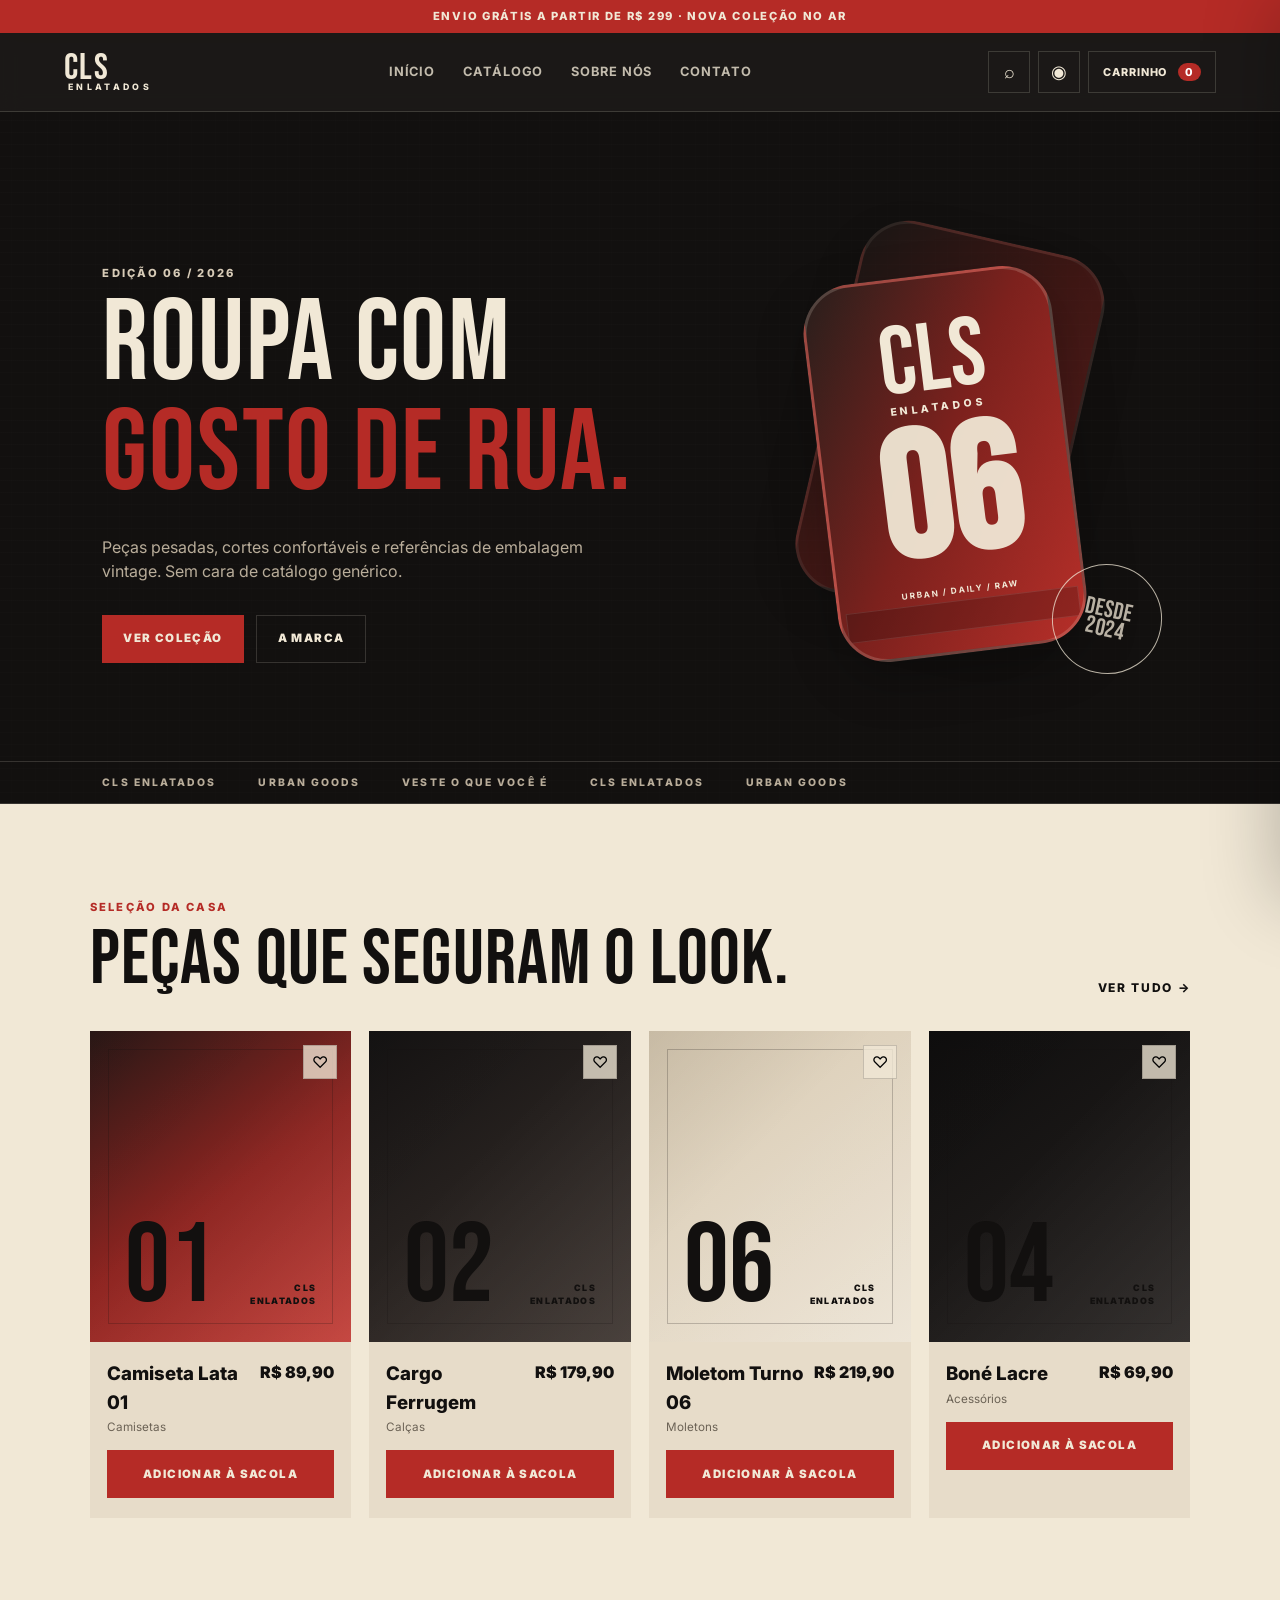
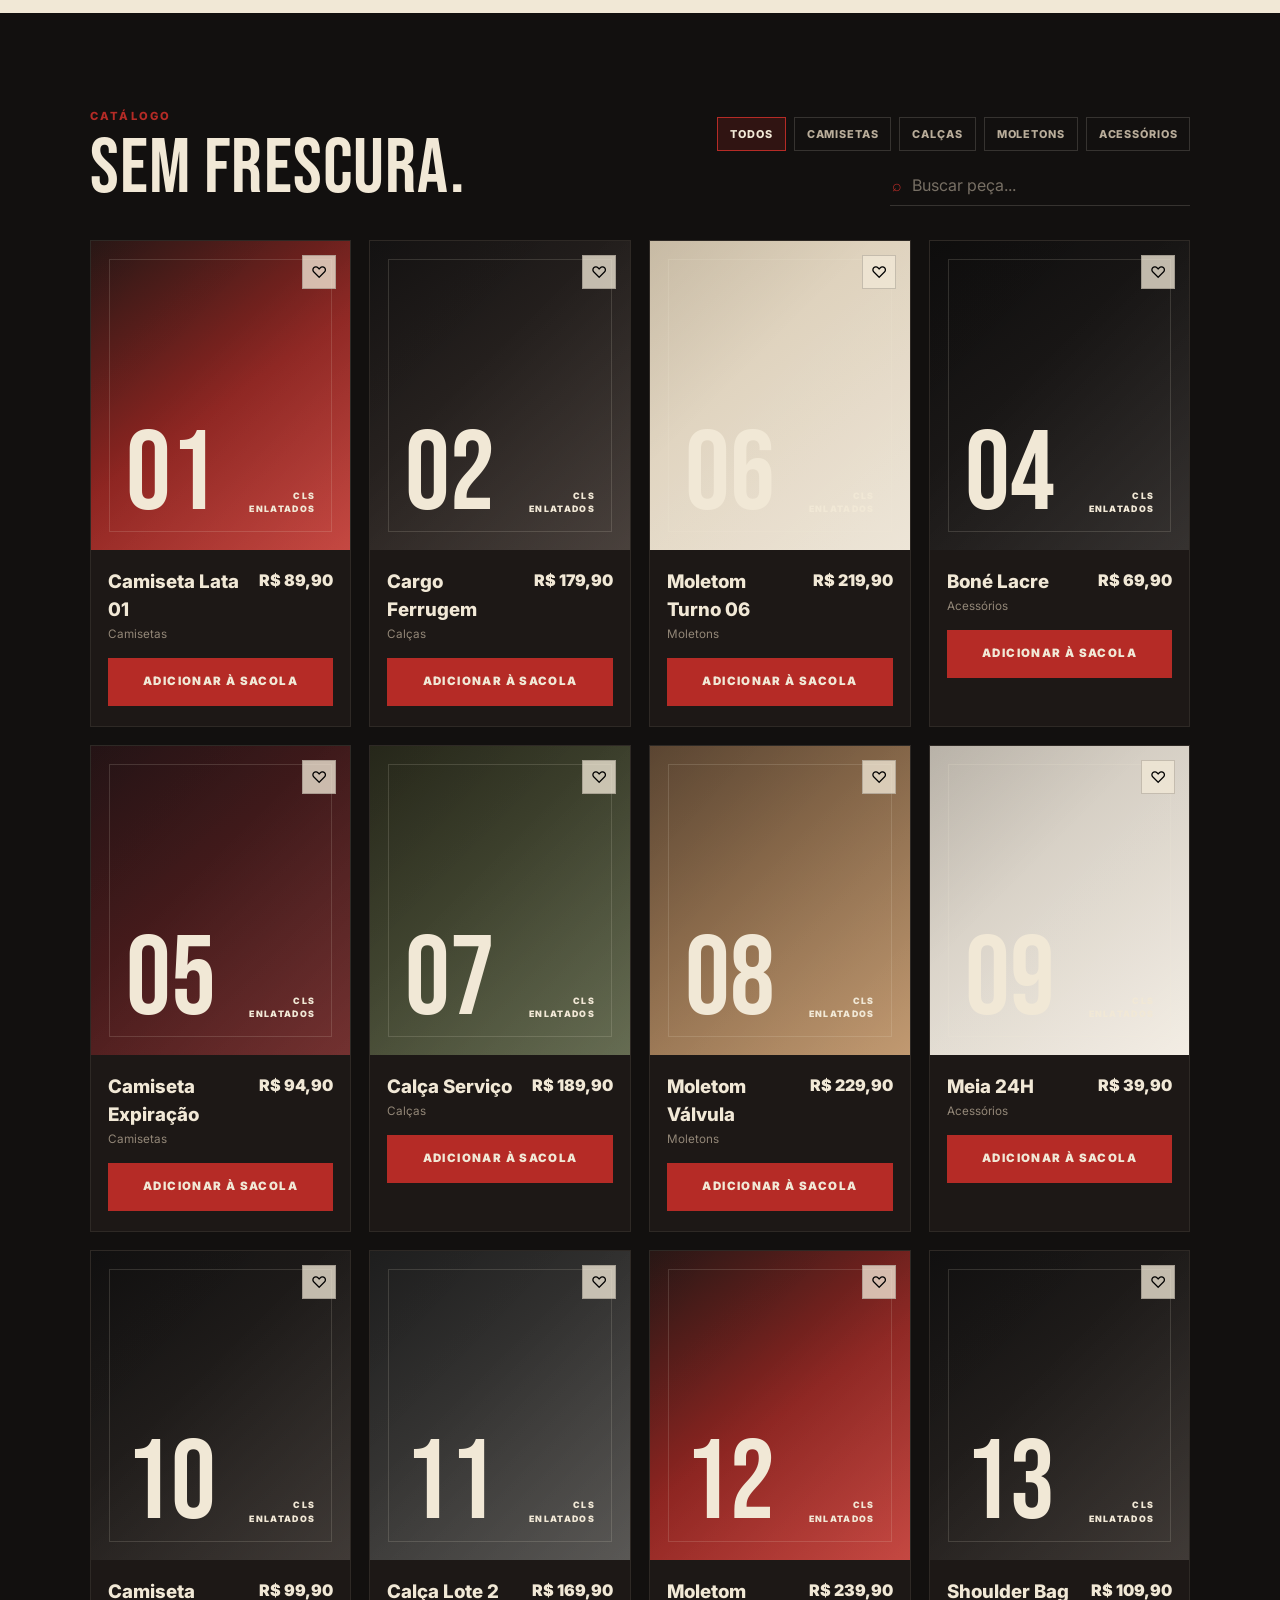
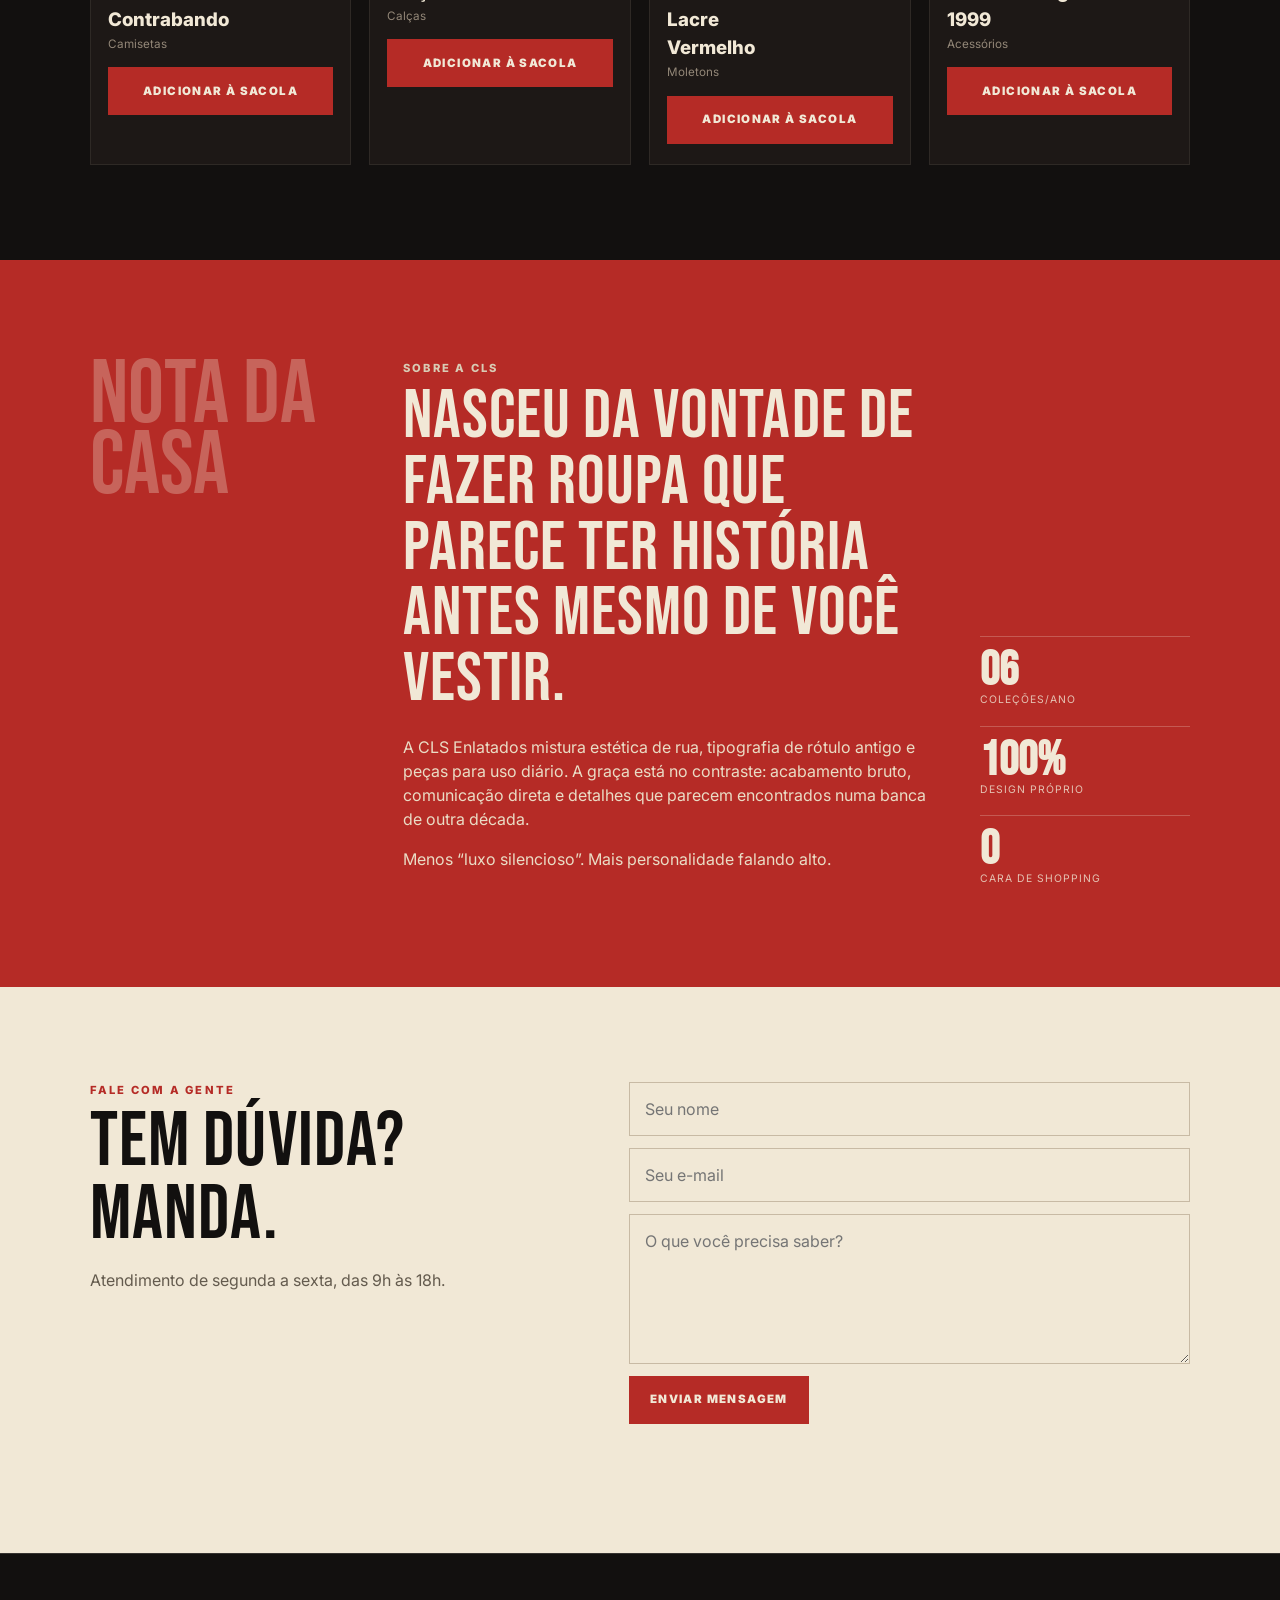
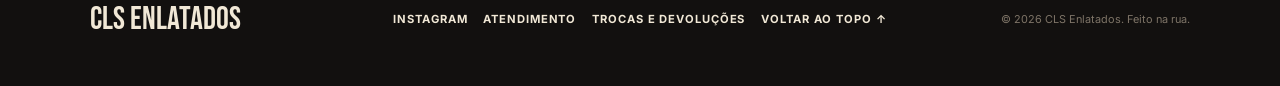
==== index.html @ 53d3f84d "vaisefodergithub" ====
<!DOCTYPE html>
<html lang="pt-BR">
<head>
  <meta charset="UTF-8" />
  <meta name="viewport" content="width=device-width, initial-scale=1.0" />
  <meta name="description" content="CLS Enlatados — moda urbana com atitude vintage." />
  <title>CLS Enlatados — Moda Urbana</title>
  <link rel="preconnect" href="https://fonts.googleapis.com" />
  <link rel="preconnect" href="https://fonts.gstatic.com" crossorigin />
  <link href="https://fonts.googleapis.com/css2?family=Bebas+Neue&family=Inter:wght@400;500;600;700;800&display=swap" rel="stylesheet" />
  <link rel="stylesheet" href="src/style.css" />
</head>
<body>
  <div class="announcement">ENVIO GRÁTIS A PARTIR DE R$ 299 · NOVA COLEÇÃO NO AR</div>

  <header class="site-header" id="topo">
    <a class="brand" href="#inicio" aria-label="CLS Enlatados início">
      <span class="brand-main">CLS</span>
      <span class="brand-sub">ENLATADOS</span>
    </a>

    <nav class="main-nav" aria-label="Navegação principal">
      <a href="#inicio">Início</a>
      <a href="#catalogo">Catálogo</a>
      <a href="#sobre">Sobre nós</a>
      <a href="#contato">Contato</a>
    </nav>

    <div class="header-actions">
      <button class="icon-btn" id="openSearch" aria-label="Abrir busca">⌕</button>
      <button class="icon-btn" id="openAuth" aria-label="Entrar ou cadastrar">◉</button>
      <button class="cart-btn" id="openCart" aria-label="Abrir carrinho">CARRINHO <span id="cartCount">0</span></button>
    </div>
  </header>

  <main>
    <section class="hero" id="inicio">
      <div class="hero-copy">
        <p class="eyebrow">EDIÇÃO 06 / 2026</p>
        <h1>Roupa com<br /><span>gosto de rua.</span></h1>
        <p class="hero-text">Peças pesadas, cortes confortáveis e referências de embalagem vintage. Sem cara de catálogo genérico.</p>
        <div class="hero-actions">
          <a class="btn btn-red" href="#catalogo">VER COLEÇÃO</a>
          <a class="btn btn-outline" href="#sobre">A MARCA</a>
        </div>
      </div>

      <div class="hero-art" aria-label="Destaque da coleção">
        <div class="can-shape can-back"></div>
        <div class="can-shape can-front">
          <span>CLS</span>
          <small>ENLATADOS</small>
          <strong>06</strong>
          <i>URBAN / DAILY / RAW</i>
        </div>
        <div class="stamp">DESDE<br />2024</div>
      </div>

      <div class="hero-ticker">
        <span>CLS ENLATADOS</span><span>URBAN GOODS</span><span>VESTE O QUE VOCÊ É</span><span>CLS ENLATADOS</span><span>URBAN GOODS</span>
      </div>
    </section>

    <section class="featured" aria-labelledby="featured-title">
      <div class="section-head">
        <div>
          <p class="eyebrow">SELEÇÃO DA CASA</p>
          <h2 id="featured-title">Peças que seguram o look.</h2>
        </div>
        <a href="#catalogo" class="text-link">VER TUDO →</a>
      </div>
      <div class="product-grid" id="featuredGrid"></div>
    </section>

    <section class="catalogo" id="catalogo" aria-labelledby="catalog-title">
      <div class="section-head catalog-head">
        <div>
          <p class="eyebrow">CATÁLOGO</p>
          <h2 id="catalog-title">Sem frescura.</h2>
        </div>
        <div class="catalog-tools">
          <div class="filter-tabs" id="filterTabs" role="tablist" aria-label="Categorias">
            <button class="filter-tab active" data-category="Todos">Todos</button>
            <button class="filter-tab" data-category="Camisetas">Camisetas</button>
            <button class="filter-tab" data-category="Calças">Calças</button>
            <button class="filter-tab" data-category="Moletons">Moletons</button>
            <button class="filter-tab" data-category="Acessórios">Acessórios</button>
          </div>
          <label class="search-field">
            <span>⌕</span>
            <input id="catalogSearch" type="search" placeholder="Buscar peça..." />
          </label>
        </div>
      </div>
      <div class="product-grid" id="catalogGrid"></div>
    </section>

    <section class="manifesto" id="sobre">
      <div class="manifesto-label">NOTA DA CASA</div>
      <div class="manifesto-copy">
        <p class="eyebrow">SOBRE A CLS</p>
        <h2>Nasceu da vontade de fazer roupa que parece ter história antes mesmo de você vestir.</h2>
        <p>A CLS Enlatados mistura estética de rua, tipografia de rótulo antigo e peças para uso diário. A graça está no contraste: acabamento bruto, comunicação direta e detalhes que parecem encontrados numa banca de outra década.</p>
        <p>Menos “luxo silencioso”. Mais personalidade falando alto.</p>
      </div>
      <div class="manifesto-side">
        <div><strong>06</strong><span>coleções/ano</span></div>
        <div><strong>100%</strong><span>design próprio</span></div>
        <div><strong>0</strong><span>cara de shopping</span></div>
      </div>
    </section>

    <section class="contact" id="contato" aria-labelledby="contact-title">
      <div>
        <p class="eyebrow">FALE COM A GENTE</p>
        <h2 id="contact-title">Tem dúvida? Manda.</h2>
        <p>Atendimento de segunda a sexta, das 9h às 18h.</p>
      </div>
      <form id="contactForm" class="contact-form">
        <input name="name" type="text" placeholder="Seu nome" required />
        <input name="email" type="email" placeholder="Seu e-mail" required />
        <textarea name="message" placeholder="O que você precisa saber?" rows="5" required></textarea>
        <button class="btn btn-red" type="submit">ENVIAR MENSAGEM</button>
        <div id="contactStatus" class="form-status" role="status"></div>
      </form>
    </section>
  </main>

  <footer class="site-footer">
    <div class="footer-brand">CLS ENLATADOS</div>
    <div class="footer-links">
      <a href="#inicio">Instagram</a>
      <a href="#contato">Atendimento</a>
      <a href="#catalogo">Trocas e devoluções</a>
      <a href="#topo">Voltar ao topo ↑</a>
    </div>
    <p>© 2026 CLS Enlatados. Feito na rua.</p>
  </footer>

  <!-- Busca -->
  <div class="overlay" id="searchOverlay" hidden>
    <div class="modal search-modal" role="dialog" aria-modal="true" aria-labelledby="searchTitle">
      <button class="modal-close" data-close="searchOverlay" aria-label="Fechar">×</button>
      <p class="eyebrow">BUSCA RÁPIDA</p>
      <h2 id="searchTitle">O que você está procurando?</h2>
      <input class="big-input" id="globalSearch" type="search" placeholder="Ex.: camiseta, cargo..." autofocus />
      <div id="searchResults" class="search-results"></div>
    </div>
  </div>

  <!-- Auth -->
  <div class="overlay" id="authOverlay" hidden>
    <div class="modal auth-modal" role="dialog" aria-modal="true" aria-labelledby="authTitle">
      <button class="modal-close" data-close="authOverlay" aria-label="Fechar">×</button>
      <div class="auth-tabs">
        <button class="auth-tab active" data-auth="login">ENTRAR</button>
        <button class="auth-tab" data-auth="register">CRIAR CONTA</button>
      </div>
      <div id="loginPane">
        <p class="eyebrow">BEM-VINDO DE VOLTA</p>
        <h2 id="authTitle">Entrar na CLS.</h2>
        <form id="loginForm" class="stack-form">
          <input name="email" type="email" placeholder="E-mail" required />
          <input name="password" type="password" placeholder="Senha" minlength="6" required />
          <button class="btn btn-red" type="submit">ENTRAR</button>
        </form>
      </div>
      <div id="registerPane" hidden>
        <p class="eyebrow">PRIMEIRO PEDIDO?</p>
        <h2>Crie seu acesso.</h2>
        <form id="registerForm" class="stack-form">
          <input name="name" type="text" placeholder="Nome completo" required />
          <input name="email" type="email" placeholder="E-mail" required />
          <input name="password" type="password" placeholder="Senha (mín. 6 caracteres)" minlength="6" required />
          <button class="btn btn-red" type="submit">CRIAR CONTA</button>
        </form>
      </div>
      <div id="authStatus" class="form-status" role="status"></div>
    </div>
  </div>

  <!-- Cart -->
  <aside class="cart-drawer" id="cartDrawer" aria-label="Carrinho" aria-hidden="true">
    <div class="cart-head">
      <div>
        <p class="eyebrow">SUA SACOLA</p>
        <h2>Carrinho</h2>
      </div>
      <button class="modal-close" id="closeCart" aria-label="Fechar carrinho">×</button>
    </div>
    <div id="cartItems" class="cart-items"></div>
    <div class="cart-footer">
      <div class="cart-total"><span>Subtotal</span><strong id="cartTotal">R$ 0,00</strong></div>
      <button class="btn btn-red full" id="checkoutBtn">IR PARA PAGAMENTO</button>
      <button class="btn btn-outline full" id="clearCartBtn">ESVAZIAR CARRINHO</button>
      <small>Pagamento demonstrativo. Nenhuma cobrança real é feita nesta versão.</small>
    </div>
  </aside>

  <!-- Checkout -->
  <div class="overlay" id="checkoutOverlay" hidden>
    <div class="modal checkout-modal" role="dialog" aria-modal="true" aria-labelledby="checkoutTitle">
      <button class="modal-close" data-close="checkoutOverlay" aria-label="Fechar">×</button>
      <p class="eyebrow">CHECKOUT</p>
      <h2 id="checkoutTitle">Finalizar pedido.</h2>
      <form id="checkoutForm" class="checkout-form">
        <div class="checkout-summary" id="checkoutSummary"></div>
        <div class="checkout-grid">
          <input name="name" type="text" placeholder="Nome completo" required />
          <input name="email" type="email" placeholder="E-mail" required />
          <input name="zip" type="text" inputmode="numeric" placeholder="CEP" required />
          <input name="address" type="text" placeholder="Endereço" required />
          <input name="number" type="text" placeholder="Número" required />
          <input name="city" type="text" placeholder="Cidade" required />
          <select name="payment" required>
            <option value="">Forma de pagamento</option>
            <option>Pix</option>
            <option>Cartão de crédito</option>
            <option>Cartão de débito</option>
          </select>
          <input name="card" type="text" placeholder="Número do cartão (demo)" />
        </div>
        <button class="btn btn-red full" type="submit">CONFIRMAR PEDIDO</button>
        <div id="checkoutStatus" class="form-status" role="status"></div>
      </form>
    </div>
  </div>

  <div class="toast" id="toast" role="status" aria-live="polite"></div>
  <script src="src/script.js"></script>
</body>
</html>
---- src/style.css ----
:root {
  --black: #12100f;
  --black-2: #1d1816;
  --cream: #f1e8d6;
  --cream-2: #d9ccb5;
  --red: #b52b26;
  --red-dark: #8c1f1b;
  --line: rgba(241, 232, 214, .16);
  --muted: #b9ad9a;
  --shadow: 0 18px 50px rgba(0,0,0,.25);
}

* { box-sizing: border-box; }
html { scroll-behavior: smooth; }
body {
  margin: 0;
  background: var(--cream);
  color: var(--black);
  font-family: 'Inter', sans-serif;
  line-height: 1.5;
}
button, input, textarea, select { font: inherit; }
button, a { -webkit-tap-highlight-color: transparent; }
a { color: inherit; text-decoration: none; }
button { cursor: pointer; }

.announcement {
  background: var(--red);
  color: var(--cream);
  text-align: center;
  font-size: .7rem;
  font-weight: 800;
  letter-spacing: .15em;
  padding: 8px 12px;
}

.site-header {
  position: sticky;
  top: 0;
  z-index: 30;
  display: grid;
  grid-template-columns: auto 1fr auto;
  align-items: center;
  gap: 28px;
  padding: 18px 5vw;
  background: rgba(18,16,15,.96);
  color: var(--cream);
  border-bottom: 1px solid var(--line);
  backdrop-filter: blur(10px);
}
.brand { display: flex; flex-direction: column; line-height: .82; }
.brand-main { font-family: 'Bebas Neue', sans-serif; font-size: 2.3rem; letter-spacing: .04em; }
.brand-sub { font-size: .55rem; font-weight: 800; letter-spacing: .38em; margin-left: 4px; }
.main-nav { display: flex; justify-content: center; gap: 28px; font-size: .8rem; font-weight: 700; text-transform: uppercase; letter-spacing: .07em; }
.main-nav a { opacity: .78; transition: .2s ease; }
.main-nav a:hover { opacity: 1; color: #fff; }
.header-actions { display: flex; align-items: center; gap: 8px; }
.icon-btn, .cart-btn { background: transparent; border: 1px solid var(--line); color: var(--cream); }
.icon-btn { width: 42px; height: 42px; font-size: 1.15rem; }
.cart-btn { height: 42px; padding: 0 14px; font-size: .68rem; font-weight: 800; letter-spacing: .08em; }
.cart-btn span { margin-left: 8px; color: #fff; background: var(--red); padding: 2px 7px; border-radius: 99px; }

.hero { position: relative; min-height: 690px; overflow: hidden; background: var(--black); color: var(--cream); display: grid; grid-template-columns: 1.05fr .95fr; padding: 8vw 8vw 90px; }
.hero::before { content: ''; position: absolute; inset: 0; background: repeating-linear-gradient(0deg, transparent 0 11px, rgba(255,255,255,.018) 12px), repeating-linear-gradient(90deg, transparent 0 11px, rgba(255,255,255,.012) 12px); pointer-events: none; }
.hero-copy { align-self: center; position: relative; z-index: 2; max-width: 720px; }
.eyebrow { margin: 0 0 8px; font-size: .7rem; letter-spacing: .2em; font-weight: 800; color: var(--red); }
.hero .eyebrow { color: #d7cbb7; }
h1, h2 { font-family: 'Bebas Neue', sans-serif; text-transform: uppercase; font-weight: 400; letter-spacing: .015em; line-height: .95; }
h1 { font-size: clamp(4.5rem, 9vw, 9rem); margin: 0; }
h1 span { color: var(--red); }
.hero-text { max-width: 500px; color: var(--muted); margin: 26px 0 32px; }
.hero-actions { display: flex; gap: 12px; flex-wrap: wrap; }
.btn { border: 0; min-height: 48px; padding: 0 21px; display: inline-flex; align-items: center; justify-content: center; font-size: .72rem; font-weight: 900; letter-spacing: .12em; transition: transform .15s ease, background .15s ease; }
.btn:hover { transform: translateY(-2px); }
.btn-red { background: var(--red); color: var(--cream); }
.btn-red:hover { background: var(--red-dark); }
.btn-outline { border: 1px solid rgba(18,16,15,.28); background: transparent; color: inherit; }
.hero .btn-outline { border-color: var(--line); color: var(--cream); }

.hero-art { position: relative; min-height: 500px; }
.can-shape { position: absolute; width: 250px; height: 380px; border-radius: 50px; background: linear-gradient(120deg, #281f1c, #7c211d 48%, #b72f29); border: 3px solid rgba(241,232,214,.18); box-shadow: var(--shadow); }
.can-back { right: 20%; top: 4%; transform: rotate(13deg); opacity: .42; }
.can-front { right: 21%; top: 12%; transform: rotate(-7deg); display: flex; flex-direction: column; align-items: center; padding-top: 45px; color: var(--cream); overflow: hidden; }
.can-front::after { content: ''; position: absolute; width: 95%; height: 28px; bottom: 20px; background: rgba(0,0,0,.2); border: 1px solid rgba(255,255,255,.1); }
.can-front span { font-family: 'Bebas Neue', sans-serif; font-size: 6rem; line-height: .8; }
.can-front small { font-size: .65rem; font-weight: 800; letter-spacing: .34em; }
.can-front strong { font-family: 'Bebas Neue', sans-serif; font-size: 11rem; line-height: .9; margin-top: 8px; opacity: .94; }
.can-front i { font-style: normal; font-size: .52rem; font-weight: 700; letter-spacing: .2em; margin-top: 4px; }
.stamp { position: absolute; right: 3%; bottom: 8%; width: 110px; height: 110px; border: 1px solid var(--cream); border-radius: 50%; display: grid; place-items: center; text-align: center; font-family: 'Bebas Neue'; font-size: 1.5rem; line-height: .8; transform: rotate(12deg); opacity: .75; }
.hero-ticker { position: absolute; bottom: 0; left: 0; right: 0; border-top: 1px solid var(--line); border-bottom: 1px solid var(--line); display: flex; gap: 42px; white-space: nowrap; padding: 13px 8vw; font-size: .65rem; font-weight: 800; letter-spacing: .2em; color: var(--muted); }

.featured, .catalogo, .contact { padding: 95px 7vw; }
.featured { background: var(--cream); }
.section-head { display: flex; align-items: end; justify-content: space-between; gap: 20px; margin-bottom: 34px; }
.section-head h2, .contact h2 { margin: 0; font-size: clamp(3.3rem, 6vw, 6.5rem); }
.text-link { font-size: .75rem; font-weight: 800; letter-spacing: .14em; }
.text-link:hover { color: var(--red); }

.product-grid { display: grid; grid-template-columns: repeat(4, minmax(0,1fr)); gap: 18px; }
.product-card { position: relative; background: #e7dcc9; min-height: 440px; display: flex; flex-direction: column; overflow: hidden; }
.product-image { position: relative; aspect-ratio: .84; overflow: hidden; background: #c2b49e; }
.product-image::before { content: ''; position: absolute; inset: 0; background: linear-gradient(135deg, rgba(0,0,0,.08), transparent 40%, rgba(255,255,255,.08)); }
.product-mark { position: absolute; inset: 18px; border: 1px solid rgba(18,16,15,.22); display: flex; align-items: end; justify-content: space-between; padding: 16px; }
.product-mark .number { font-family: 'Bebas Neue'; font-size: 7rem; line-height: .7; }
.product-mark .mini-logo { font-size: .55rem; font-weight: 900; letter-spacing: .15em; max-width: 80px; text-align: right; }
.product-info { padding: 18px 17px 20px; display: grid; grid-template-columns: 1fr auto; gap: 10px; }
.product-name { margin: 0; font-weight: 800; }
.product-category { margin: 2px 0 0; color: #6b6255; font-size: .73rem; }
.product-price { font-weight: 900; }
.product-buy { grid-column: 1 / -1; margin-top: 4px; }
.favorite { position: absolute; top: 14px; right: 14px; z-index: 2; width: 34px; height: 34px; border: 1px solid rgba(18,16,15,.18); background: rgba(241,232,214,.78); }

.catalogo { background: var(--black); color: var(--cream); }
.catalog-head { align-items: end; }
.catalog-tools { display: flex; flex-direction: column; align-items: end; gap: 14px; }
.filter-tabs { display: flex; gap: 8px; flex-wrap: wrap; justify-content: end; }
.filter-tab { padding: 8px 12px; background: transparent; border: 1px solid var(--line); color: var(--muted); font-size: .68rem; font-weight: 800; text-transform: uppercase; letter-spacing: .08em; }
.filter-tab.active, .filter-tab:hover { color: var(--cream); border-color: var(--red); background: rgba(181,43,38,.18); }
.search-field { display: flex; align-items: center; gap: 8px; width: min(300px,100%); border-bottom: 1px solid var(--line); padding: 7px 2px; }
.search-field span { color: var(--red); }
.search-field input { width: 100%; border: 0; outline: 0; color: var(--cream); background: transparent; }
.search-field input::placeholder { color: #776f64; }
.catalogo .product-card { background: var(--black-2); color: var(--cream); border: 1px solid rgba(241,232,214,.08); }
.catalogo .product-category { color: #938778; }
.catalogo .product-buy { border-color: rgba(241,232,214,.2); color: var(--cream); }
.catalogo .product-image { background: #2a2420; }
.catalogo .product-mark { border-color: rgba(241,232,214,.15); }

.manifesto { display: grid; grid-template-columns: 1fr 2fr .8fr; gap: 50px; padding: 100px 7vw; background: var(--red); color: var(--cream); }
.manifesto .eyebrow { color: var(--cream-2); }
.manifesto-label { font-family: 'Bebas Neue'; font-size: clamp(3rem, 7vw, 7rem); line-height: .8; opacity: .3; align-self: start; }
.manifesto-copy h2 { margin: 0 0 22px; font-size: clamp(3.4rem, 5.4vw, 6.2rem); }
.manifesto-copy p:not(.eyebrow) { max-width: 680px; color: #eadcc5; }
.manifesto-side { display: flex; flex-direction: column; gap: 18px; justify-content: end; }
.manifesto-side div { border-top: 1px solid rgba(241,232,214,.25); padding-top: 14px; display: flex; flex-direction: column; }
.manifesto-side strong { font-family: 'Bebas Neue'; font-size: 3rem; line-height: .85; }
.manifesto-side span { font-size: .65rem; letter-spacing: .1em; text-transform: uppercase; opacity: .8; }

.contact { display: grid; grid-template-columns: .9fr 1.1fr; gap: 80px; }
.contact > div:first-child { align-self: start; }
.contact p:not(.eyebrow) { max-width: 480px; color: #645b4e; }
.contact-form, .stack-form { display: grid; gap: 12px; }
.contact-form input, .contact-form textarea, .stack-form input, .checkout-grid input, .checkout-grid select, .big-input { width: 100%; border: 1px solid #c8baa4; background: transparent; color: var(--black); padding: 14px 15px; outline: 0; }
.contact-form textarea { resize: vertical; }
.contact-form input:focus, .contact-form textarea:focus, .stack-form input:focus, .checkout-grid input:focus, .checkout-grid select:focus, .big-input:focus { border-color: var(--red); }
.contact-form .btn, .stack-form .btn { justify-self: start; }
.form-status { min-height: 22px; font-size: .8rem; font-weight: 700; }

.site-footer { background: var(--black); color: var(--cream); padding: 42px 7vw; display: grid; grid-template-columns: 1fr auto 1fr; gap: 20px; align-items: center; border-top: 1px solid var(--line); }
.footer-brand { font-family: 'Bebas Neue'; font-size: 2rem; }
.footer-links { display: flex; flex-wrap: wrap; gap: 16px; font-size: .7rem; font-weight: 700; text-transform: uppercase; letter-spacing: .08em; }
.site-footer p { margin: 0; justify-self: end; color: #7e7467; font-size: .68rem; }

.overlay { position: fixed; inset: 0; z-index: 50; background: rgba(0,0,0,.74); display: grid; place-items: center; padding: 20px; }
.overlay[hidden] { display: none; }
.modal { position: relative; width: min(620px,100%); background: var(--cream); color: var(--black); padding: 38px; box-shadow: 0 24px 80px rgba(0,0,0,.38); }
.modal h2 { margin: 0 0 25px; font-size: 4.3rem; }
.modal-close { position: absolute; top: 14px; right: 14px; width: 36px; height: 36px; border: 1px solid rgba(18,16,15,.2); background: transparent; font-size: 1.3rem; }
.search-modal .big-input { font-size: 1.1rem; margin-bottom: 18px; }
.search-results { display: grid; gap: 8px; max-height: 280px; overflow: auto; }
.search-result { display: flex; justify-content: space-between; gap: 10px; border: 1px solid #cdbfa9; padding: 12px; }
.search-result button { border: 0; background: var(--red); color: var(--cream); padding: 8px 10px; font-size: .66rem; font-weight: 800; }
.auth-tabs { display: flex; gap: 4px; margin-bottom: 28px; }
.auth-tab { border: 0; border-bottom: 2px solid transparent; background: transparent; color: #6e6558; font-weight: 900; font-size: .72rem; padding: 8px 4px; margin-right: 15px; letter-spacing: .09em; }
.auth-tab.active { color: var(--black); border-color: var(--red); }

.cart-drawer { position: fixed; top: 0; right: -480px; z-index: 60; width: min(460px,100%); height: 100vh; background: var(--cream); color: var(--black); transition: right .25s ease; box-shadow: -24px 0 70px rgba(0,0,0,.24); display: flex; flex-direction: column; }
.cart-drawer.open { right: 0; }
.cart-head { padding: 28px 26px 20px; border-bottom: 1px solid #cbbda8; position: relative; }
.cart-head h2 { margin: 0; font-size: 3.5rem; }
.cart-items { flex: 1; overflow: auto; padding: 16px 26px; }
.cart-empty { color: #6b6255; padding: 45px 0; text-align: center; }
.cart-line { display: grid; grid-template-columns: 70px 1fr auto; gap: 12px; padding: 14px 0; border-bottom: 1px solid #d5c8b4; align-items: center; }
.cart-thumb { width: 70px; aspect-ratio: .84; background: var(--black); color: var(--cream); display: grid; place-items: end start; padding: 7px; font-family: 'Bebas Neue'; font-size: 1.7rem; }
.cart-line h4 { margin: 0; font-size: .88rem; }
.cart-line p { margin: 2px 0; color: #6b6255; font-size: .73rem; }
.qty-row { display: flex; align-items: center; gap: 6px; margin-top: 7px; }
.qty-btn { width: 26px; height: 26px; border: 1px solid #c7b8a2; background: transparent; }
.remove-btn { border: 0; background: transparent; color: var(--red); font-size: .66rem; padding: 0; }
.cart-footer { border-top: 1px solid #cbbda8; padding: 18px 26px 24px; display: grid; gap: 10px; }
.cart-total { display: flex; justify-content: space-between; align-items: end; margin-bottom: 6px; }
.cart-total strong { font-family: 'Bebas Neue'; font-size: 2rem; }
.full { width: 100%; }
.cart-footer small { color: #756c5f; font-size: .65rem; line-height: 1.4; }

.checkout-modal { width: min(760px,100%); max-height: 92vh; overflow: auto; }
.checkout-summary { background: #e5d8c4; padding: 14px; margin-bottom: 14px; font-size: .8rem; }
.checkout-grid { display: grid; grid-template-columns: repeat(2, 1fr); gap: 10px; margin-bottom: 14px; }
.checkout-grid select { appearance: auto; }

.toast { position: fixed; left: 50%; bottom: 25px; transform: translate(-50%, 30px); background: var(--black); color: var(--cream); padding: 12px 16px; font-size: .75rem; font-weight: 700; z-index: 100; opacity: 0; pointer-events: none; transition: .25s ease; border: 1px solid var(--line); }
.toast.show { opacity: 1; transform: translate(-50%, 0); }

@media (max-width: 1050px) {
  .site-header { grid-template-columns: auto 1fr auto; }
  .main-nav { gap: 16px; }
  .product-grid { grid-template-columns: repeat(2, minmax(0,1fr)); }
  .manifesto { grid-template-columns: 1fr; }
  .manifesto-label { display: none; }
  .manifesto-side { display: grid; grid-template-columns: repeat(3,1fr); }
  .site-footer { grid-template-columns: 1fr; }
  .site-footer p { justify-self: start; }
}

@media (max-width: 760px) {
  .site-header { grid-template-columns: auto auto; justify-content: space-between; }
  .main-nav { grid-column: 1 / -1; order: 3; justify-content: flex-start; overflow-x: auto; padding-bottom: 2px; }
  .header-actions { justify-self: end; }
  .cart-btn { padding: 0 10px; }
  .hero { min-height: 770px; grid-template-columns: 1fr; padding: 70px 7vw 90px; }
  .hero-art { min-height: 360px; margin-top: 10px; }
  .can-front { right: 24%; width: 190px; height: 290px; }
  .can-back { right: 18%; width: 190px; height: 290px; }
  .can-front span { font-size: 4.8rem; }
  .can-front strong { font-size: 8rem; }
  .stamp { right: 2%; bottom: 6%; width: 78px; height: 78px; font-size: 1.05rem; }
  .section-head, .catalog-head { align-items: flex-start; flex-direction: column; }
  .catalog-tools { width: 100%; align-items: stretch; }
  .filter-tabs { justify-content: flex-start; }
  .search-field { width: 100%; }
  .featured, .catalogo, .contact { padding: 72px 5vw; }
  .product-grid { grid-template-columns: 1fr 1fr; gap: 10px; }
  .product-card { min-height: auto; }
  .product-info { padding: 13px; }
  .manifesto { padding: 72px 5vw; }
  .manifesto-side { grid-template-columns: 1fr; }
  .contact { grid-template-columns: 1fr; gap: 35px; }
  .modal { padding: 30px 20px; }
  .checkout-grid { grid-template-columns: 1fr; }
}

@media (max-width: 470px) {
  .product-grid { grid-template-columns: 1fr; }
  .hero h1 { font-size: 4.2rem; }
  .header-actions .icon-btn:first-child { display: none; }
}
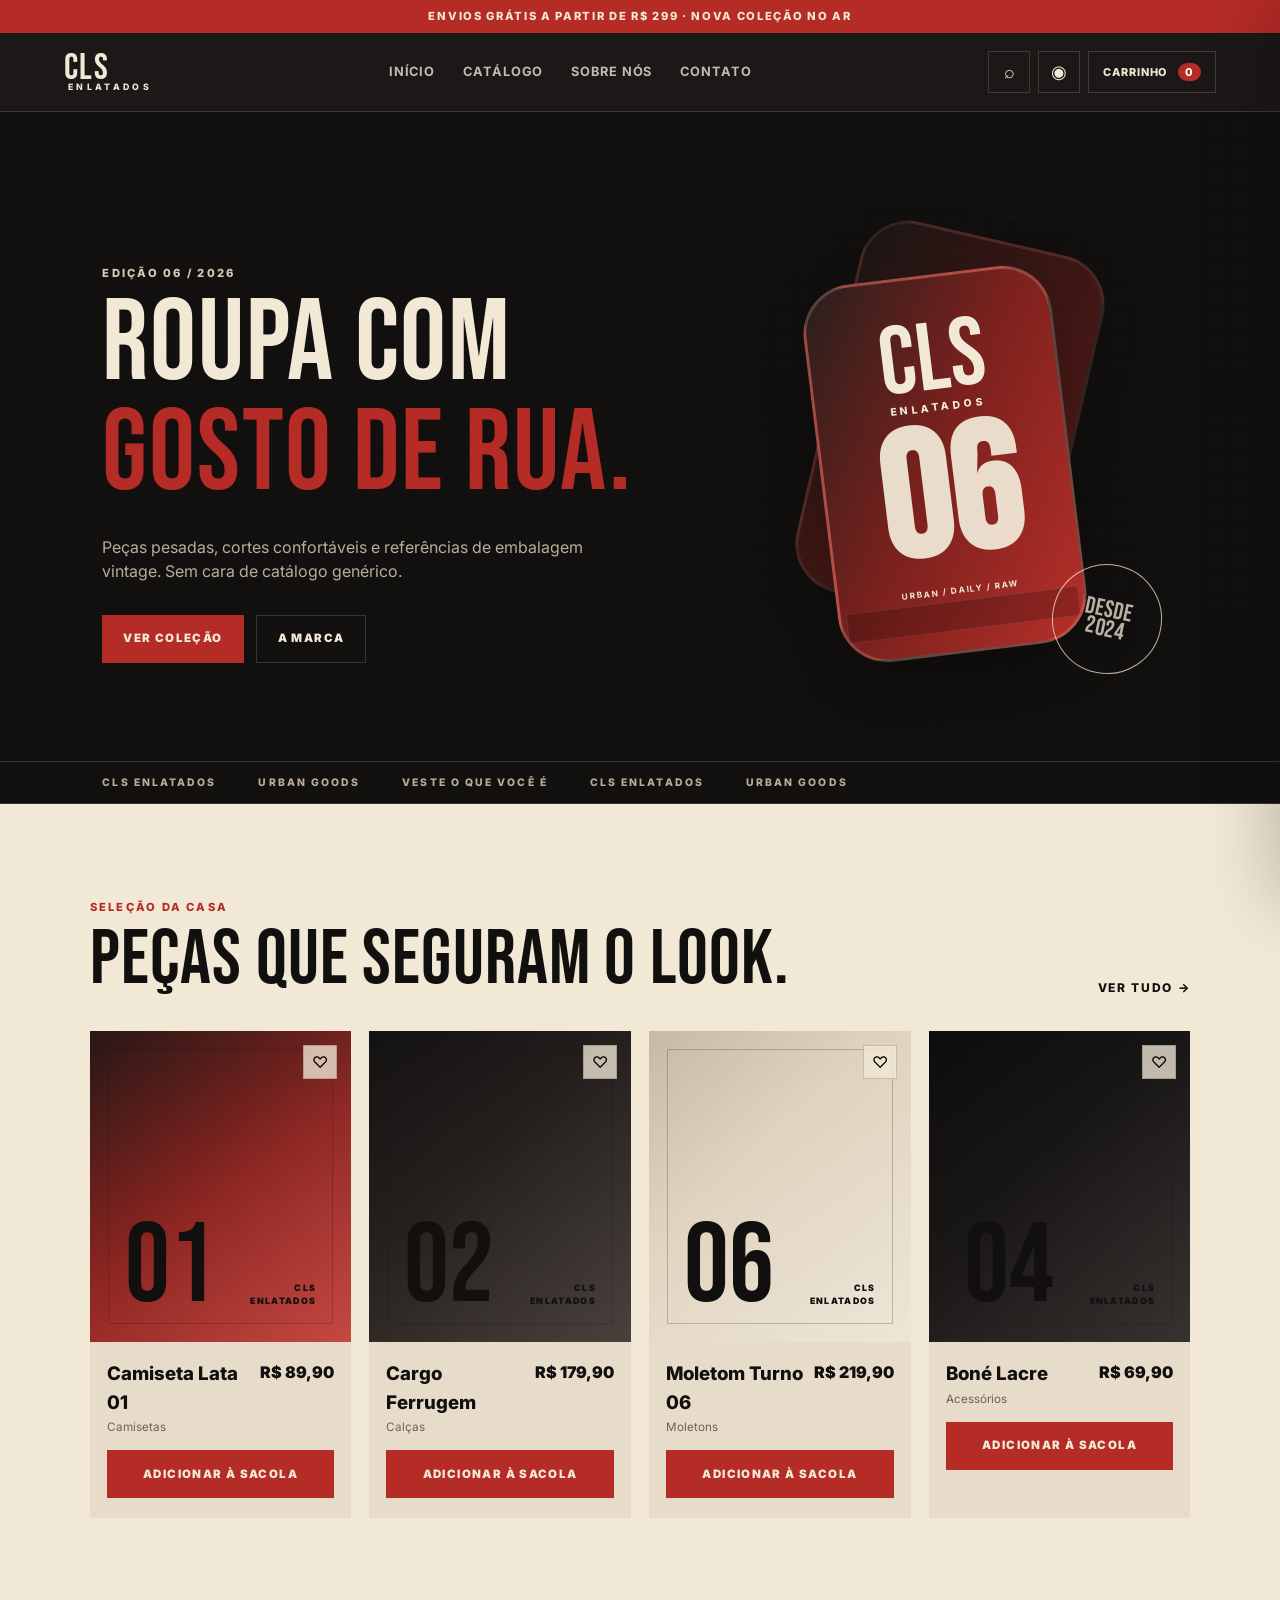
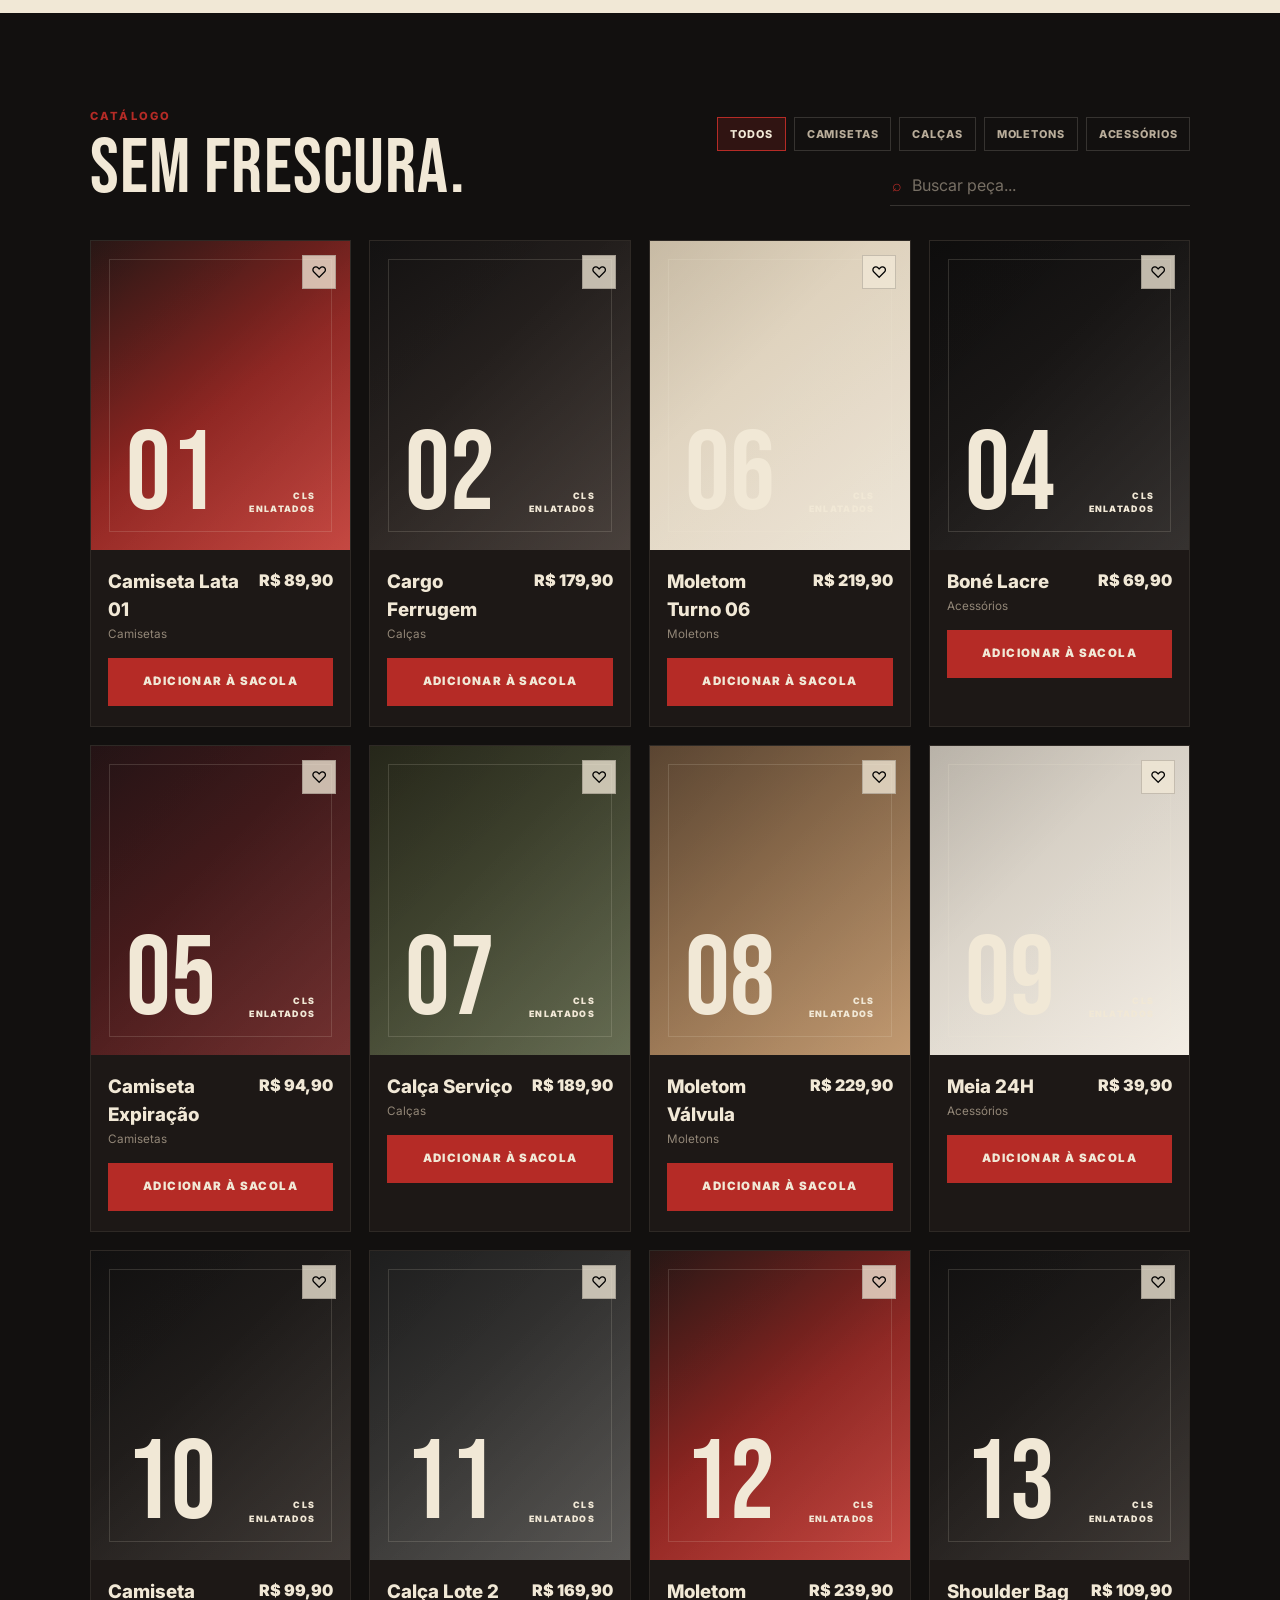
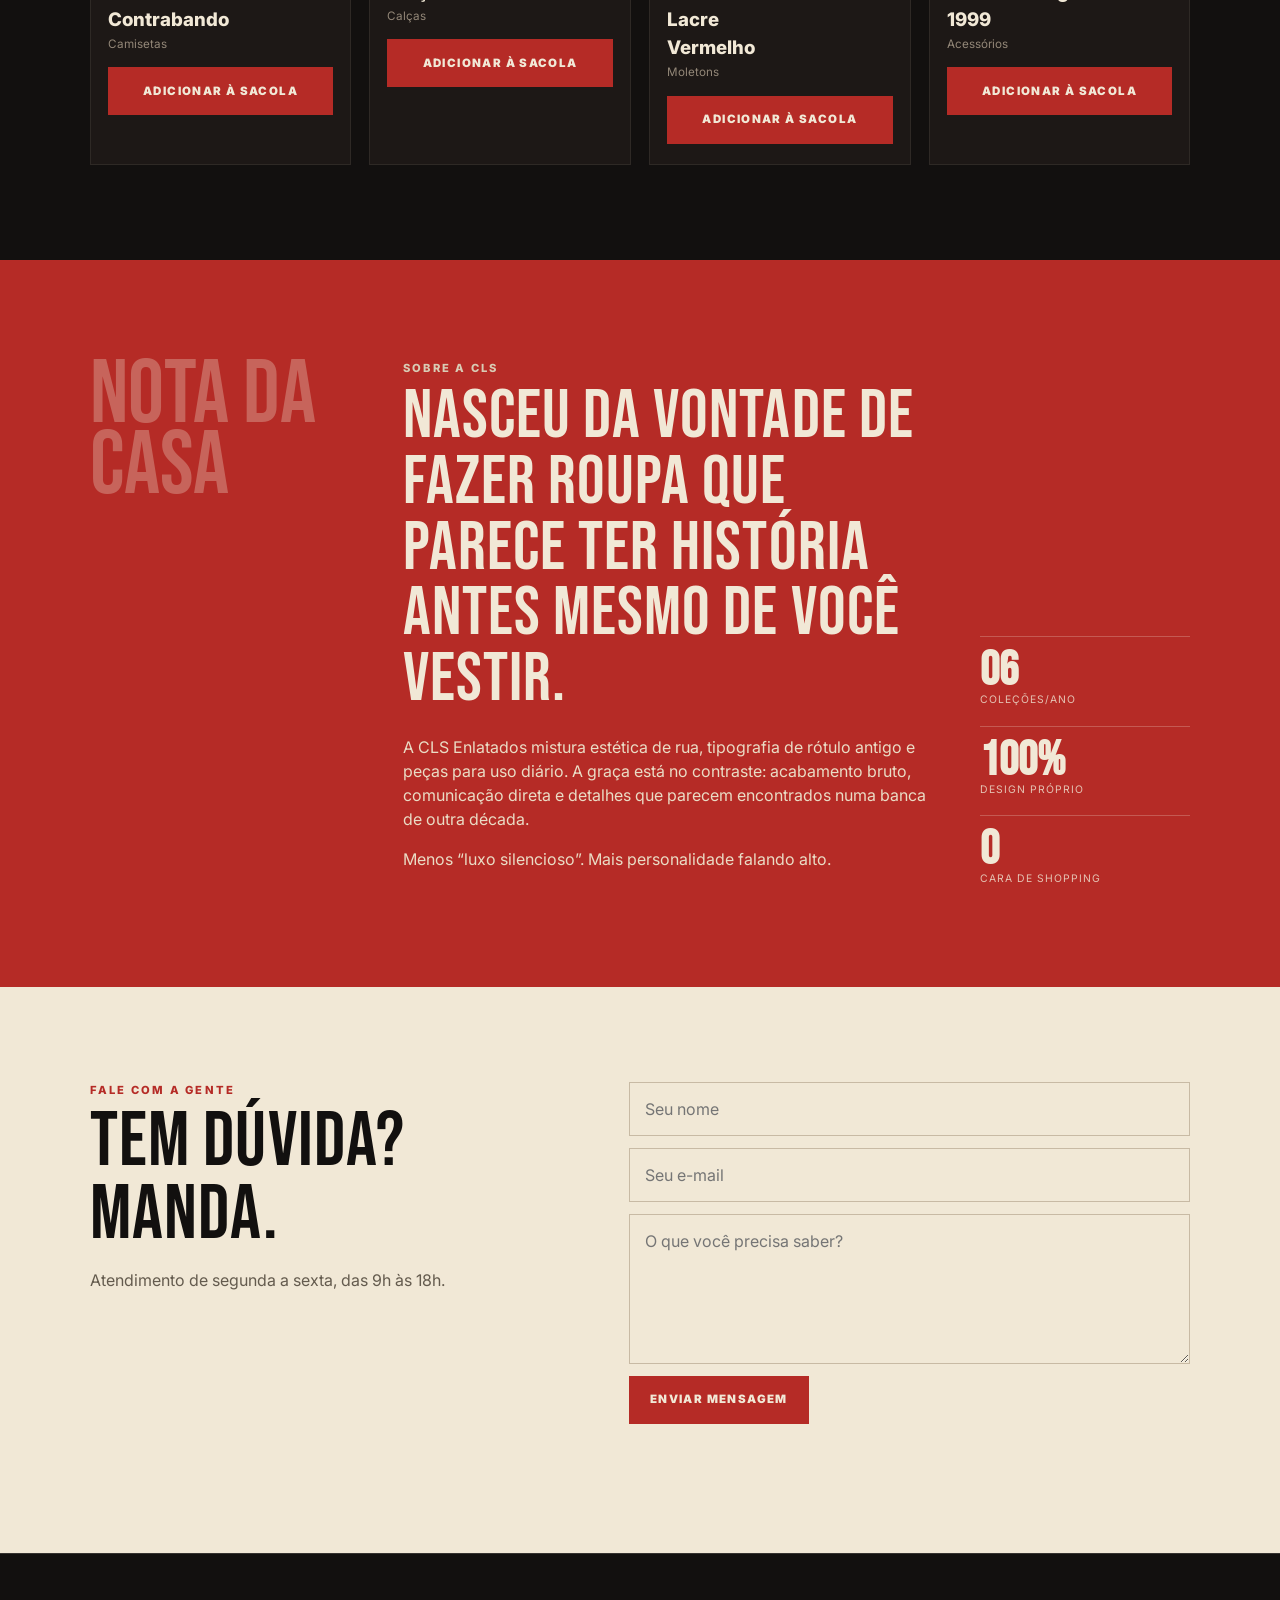
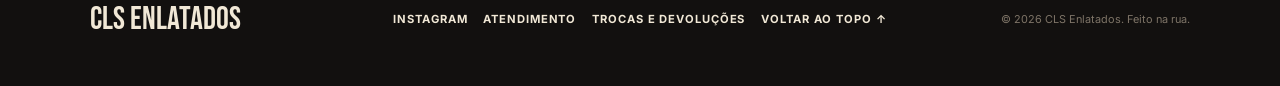
==== commit 317e90bd: "troquei UMA letra" ====
--- a/index.html
+++ b/index.html
@@ -11,7 +11,7 @@
   <link rel="stylesheet" href="src/style.css" />
 </head>
 <body>
-  <div class="announcement">ENVIO GRÁTIS A PARTIR DE R$ 299 · NOVA COLEÇÃO NO AR</div>
+  <div class="announcement">ENVIOS GRÁTIS A PARTIR DE R$ 299 · NOVA COLEÇÃO NO AR</div>
 
   <header class="site-header" id="topo">
     <a class="brand" href="#inicio" aria-label="CLS Enlatados início">
